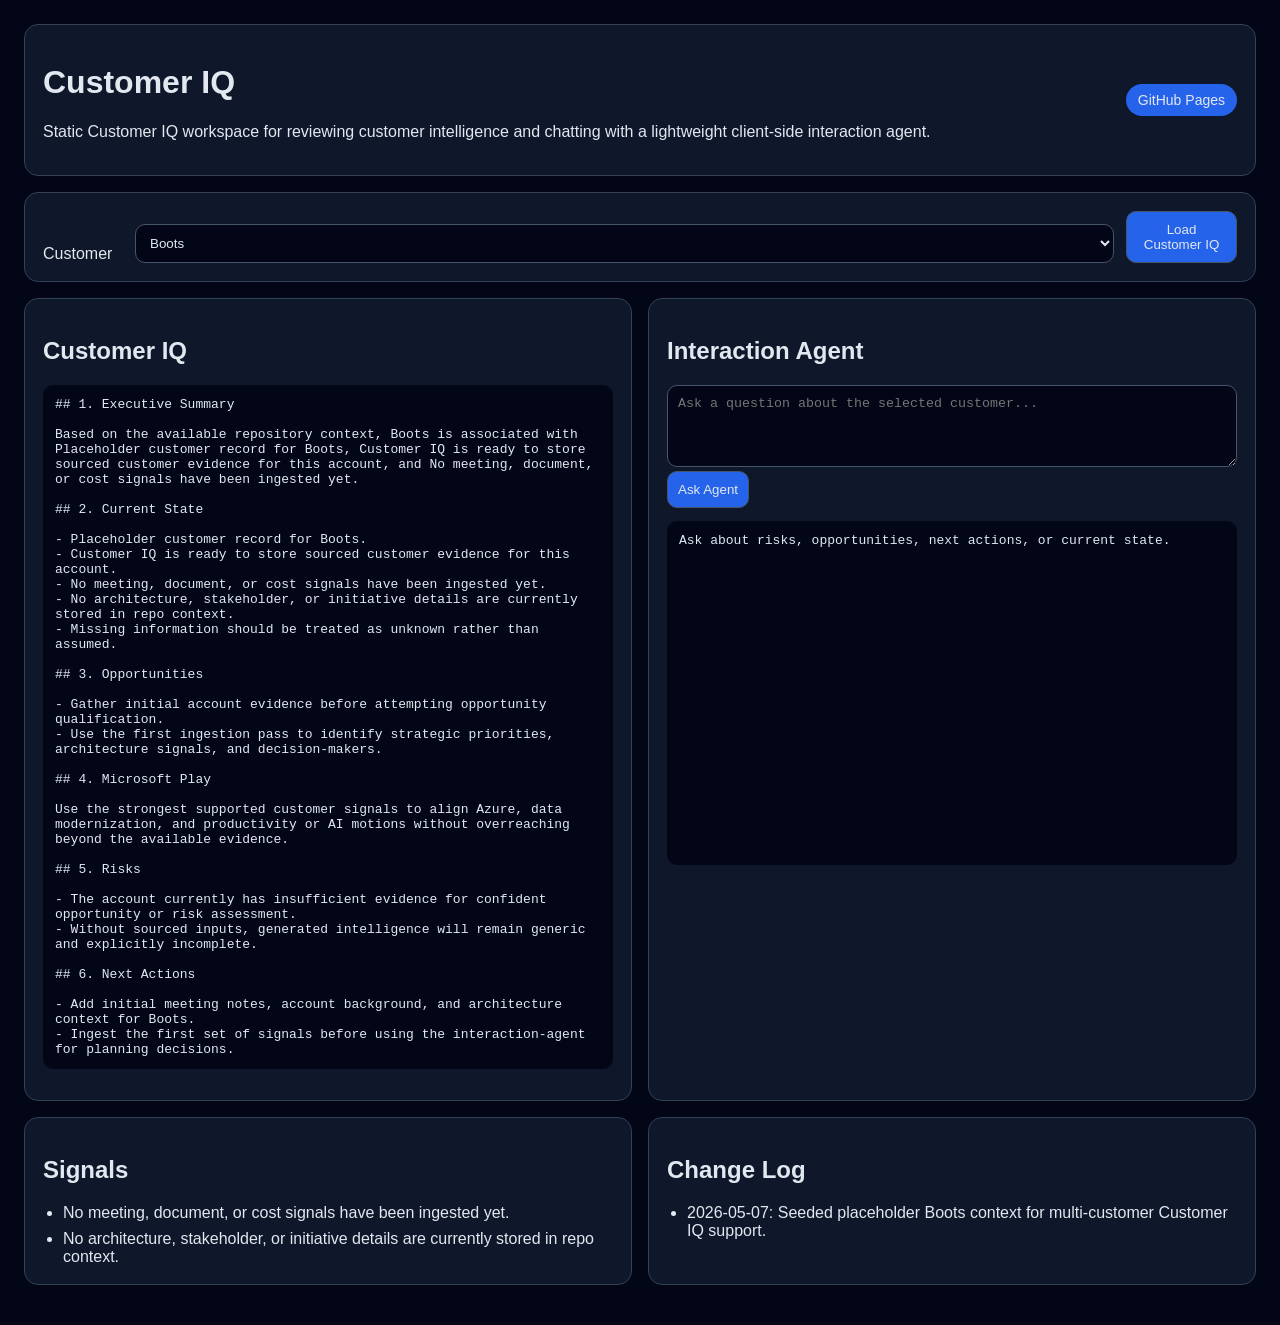
==== docs/index.html @ 249c74a0 "publish static customer iq site Co-authored-by: Copilot <223556219+Copilot@users.noreply.github.com>" ====
<!doctype html>
<html lang="en">
<head>
  <meta charset="utf-8">
  <meta name="viewport" content="width=device-width, initial-scale=1">
  <title>Customer IQ</title>
  <link rel="stylesheet" href="./styles.css">
</head>
<body>
  <main class="container">
    <header class="hero">
      <div>
        <h1>Customer IQ</h1>
        <p>Static Customer IQ workspace for reviewing customer intelligence and chatting with a lightweight client-side interaction agent.</p>
      </div>
      <span class="badge">GitHub Pages</span>
    </header>

    <section class="panel controls">
      <label for="customer">Customer</label>
      <select id="customer"></select>
      <button id="load-iq" type="button">Load Customer IQ</button>
    </section>

    <section class="grid">
      <article class="panel">
        <h2>Customer IQ</h2>
        <pre id="iq-output">Loading...</pre>
      </article>

      <article class="panel">
        <h2>Interaction Agent</h2>
        <textarea id="question" rows="4" placeholder="Ask a question about the selected customer..."></textarea>
        <button id="ask-agent" type="button">Ask Agent</button>
        <pre id="agent-output">Ask about risks, opportunities, next actions, or current state.</pre>
      </article>
    </section>

    <section class="grid">
      <article class="panel">
        <h2>Signals</h2>
        <ul id="signals-list"></ul>
      </article>
      <article class="panel">
        <h2>Change Log</h2>
        <ul id="change-log-list"></ul>
      </article>
    </section>
  </main>

  <script src="./app.js"></script>
</body>
</html>
---- docs/styles.css ----
body {
  margin: 0;
  font-family: Arial, sans-serif;
  background: #020617;
  color: #e2e8f0;
}

.container {
  max-width: 1240px;
  margin: 0 auto;
  padding: 24px;
}

.hero,
.panel {
  background: #0f172a;
  border: 1px solid #334155;
  border-radius: 14px;
  padding: 18px;
}

.hero {
  display: flex;
  justify-content: space-between;
  align-items: center;
  gap: 16px;
  margin-bottom: 16px;
}

.badge {
  background: #2563eb;
  padding: 8px 12px;
  border-radius: 999px;
  font-size: 14px;
}

.controls {
  display: flex;
  gap: 12px;
  align-items: end;
  margin-bottom: 16px;
}

.controls label {
  min-width: 80px;
}

.grid {
  display: grid;
  grid-template-columns: repeat(auto-fit, minmax(320px, 1fr));
  gap: 16px;
  margin-bottom: 16px;
}

select,
textarea,
button {
  width: 100%;
  box-sizing: border-box;
  border: 1px solid #475569;
  border-radius: 10px;
  background: #020617;
  color: #e2e8f0;
  padding: 10px;
}

button {
  width: auto;
  cursor: pointer;
  background: #2563eb;
}

pre {
  white-space: pre-wrap;
  word-break: break-word;
  min-height: 320px;
  background: #020617;
  padding: 12px;
  border-radius: 10px;
}

ul {
  margin: 0;
  padding-left: 20px;
}

li + li {
  margin-top: 8px;
}
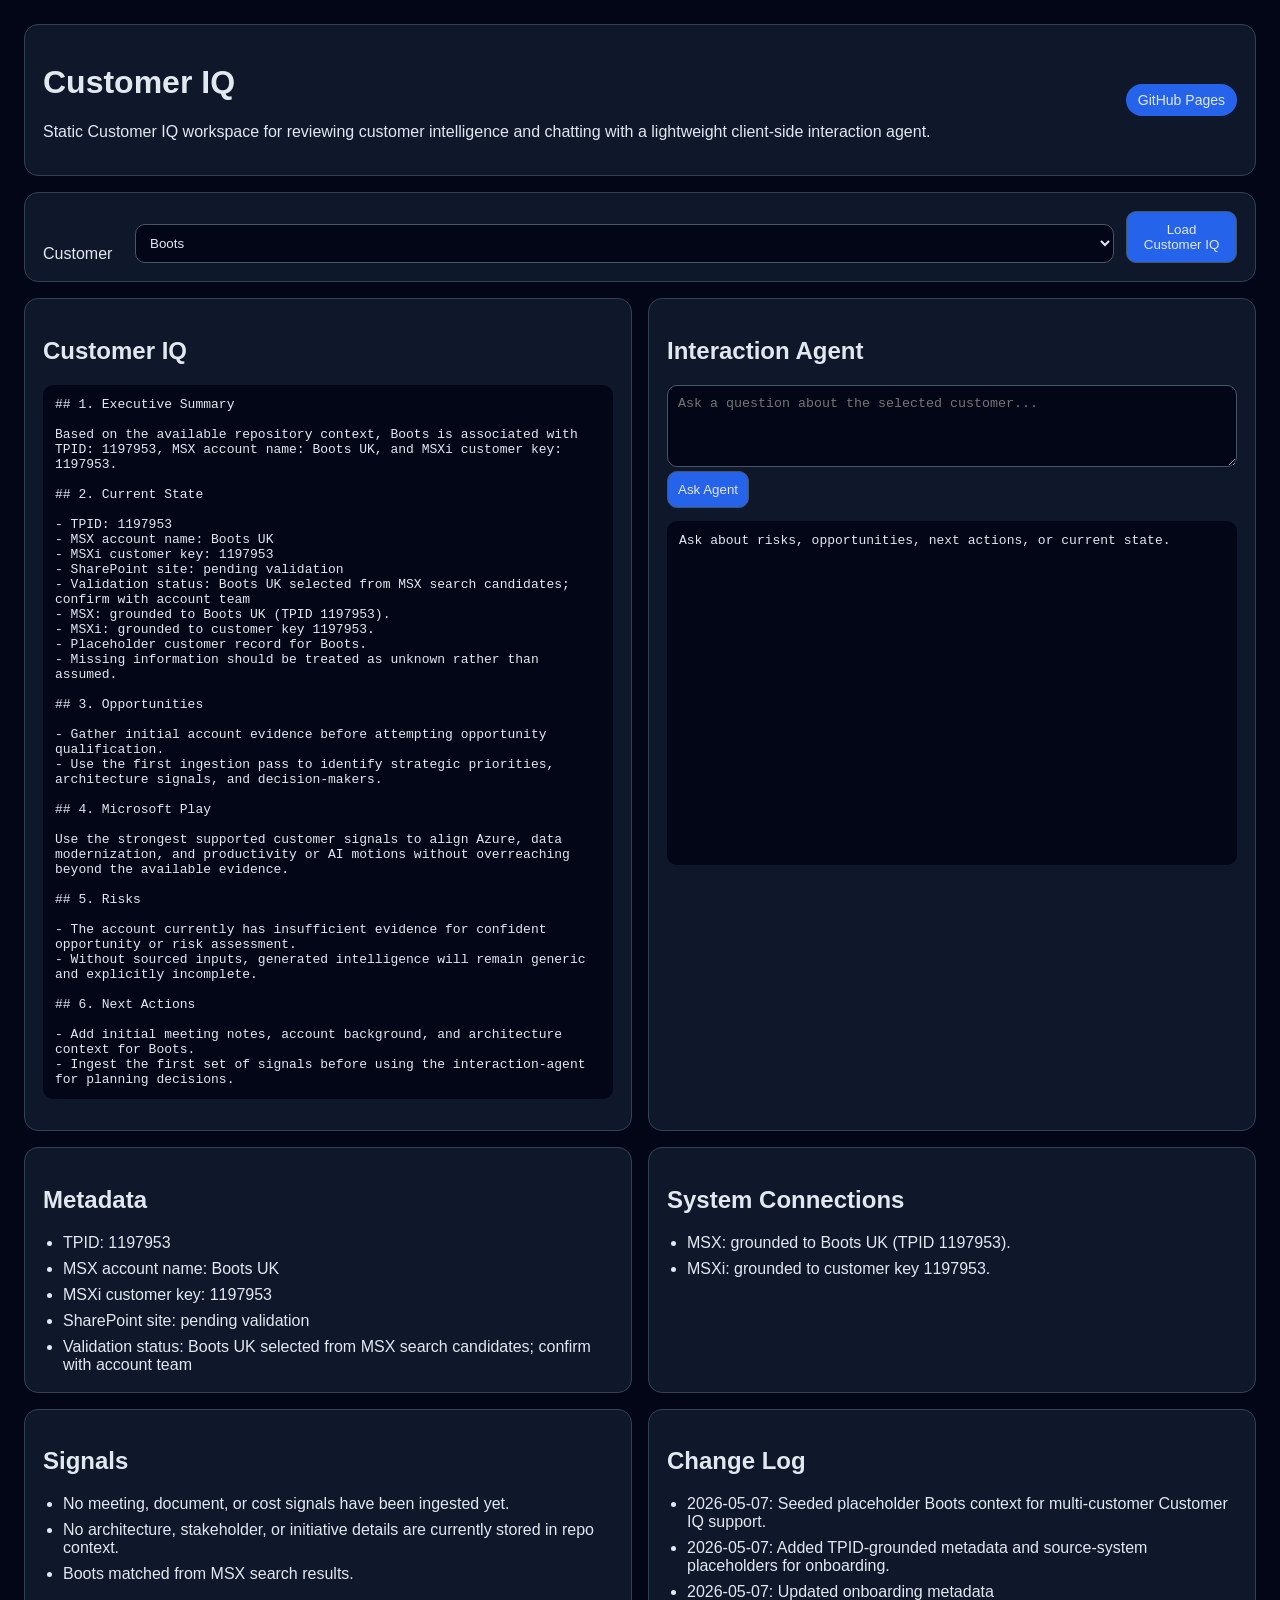
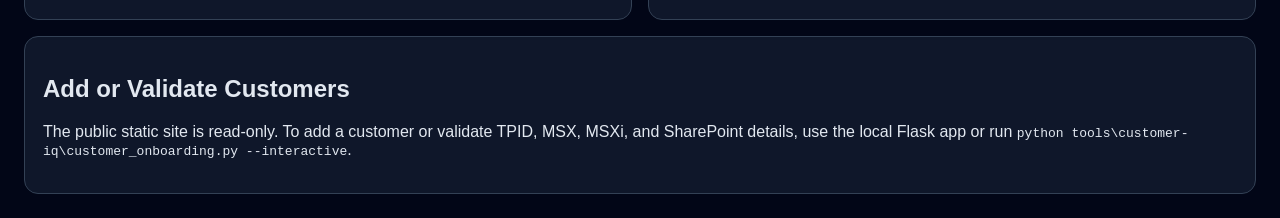
==== commit b02c82b2: "add customer onboarding and system grounding Co-authored-by: Copilot <223556219+Copilot@users.norepl" ====
--- a/docs/index.html
+++ b/docs/index.html
@@ -38,6 +38,17 @@
 
     <section class="grid">
       <article class="panel">
+        <h2>Metadata</h2>
+        <ul id="metadata-list"></ul>
+      </article>
+      <article class="panel">
+        <h2>System Connections</h2>
+        <ul id="connections-list"></ul>
+      </article>
+    </section>
+
+    <section class="grid">
+      <article class="panel">
         <h2>Signals</h2>
         <ul id="signals-list"></ul>
       </article>
@@ -46,6 +57,11 @@
         <ul id="change-log-list"></ul>
       </article>
     </section>
+
+    <section class="panel">
+      <h2>Add or Validate Customers</h2>
+      <p>The public static site is read-only. To add a customer or validate TPID, MSX, MSXi, and SharePoint details, use the local Flask app or run <code>python tools\customer-iq\customer_onboarding.py --interactive</code>.</p>
+    </section>
   </main>
 
   <script src="./app.js"></script>
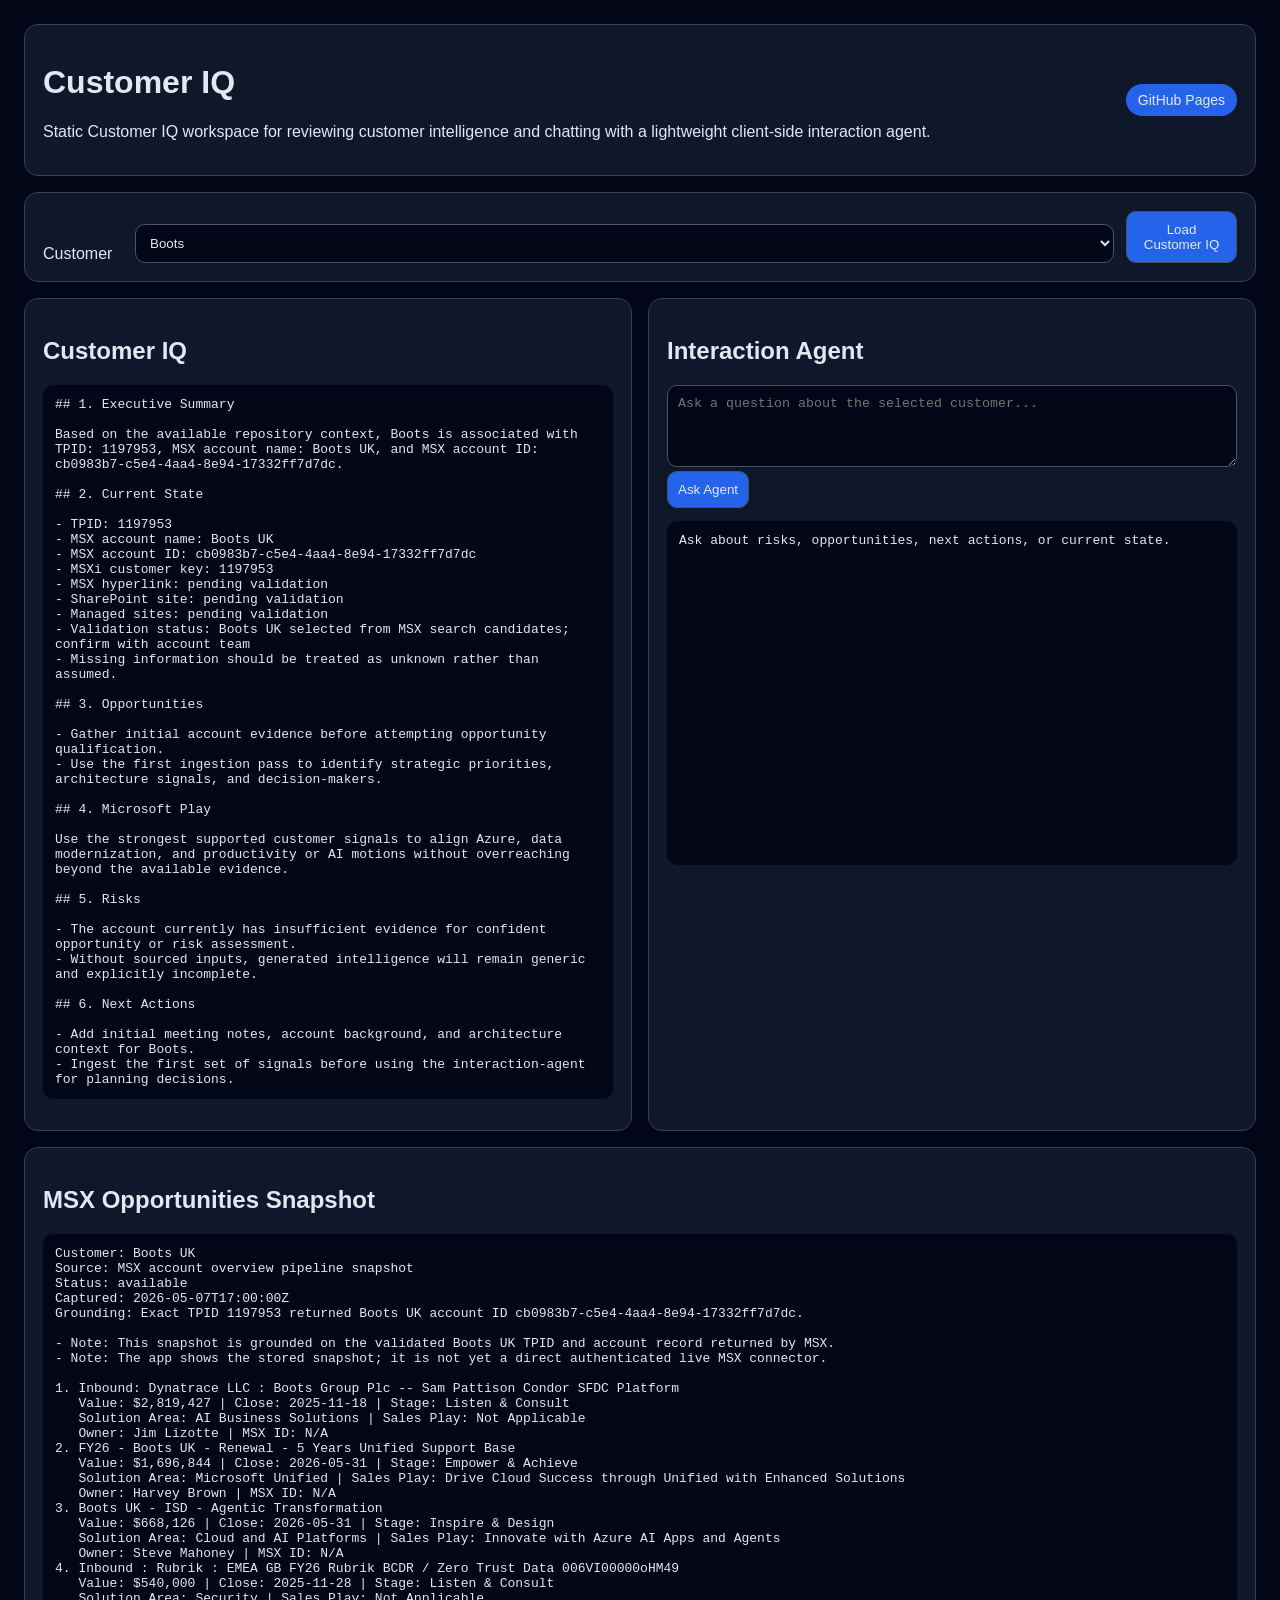
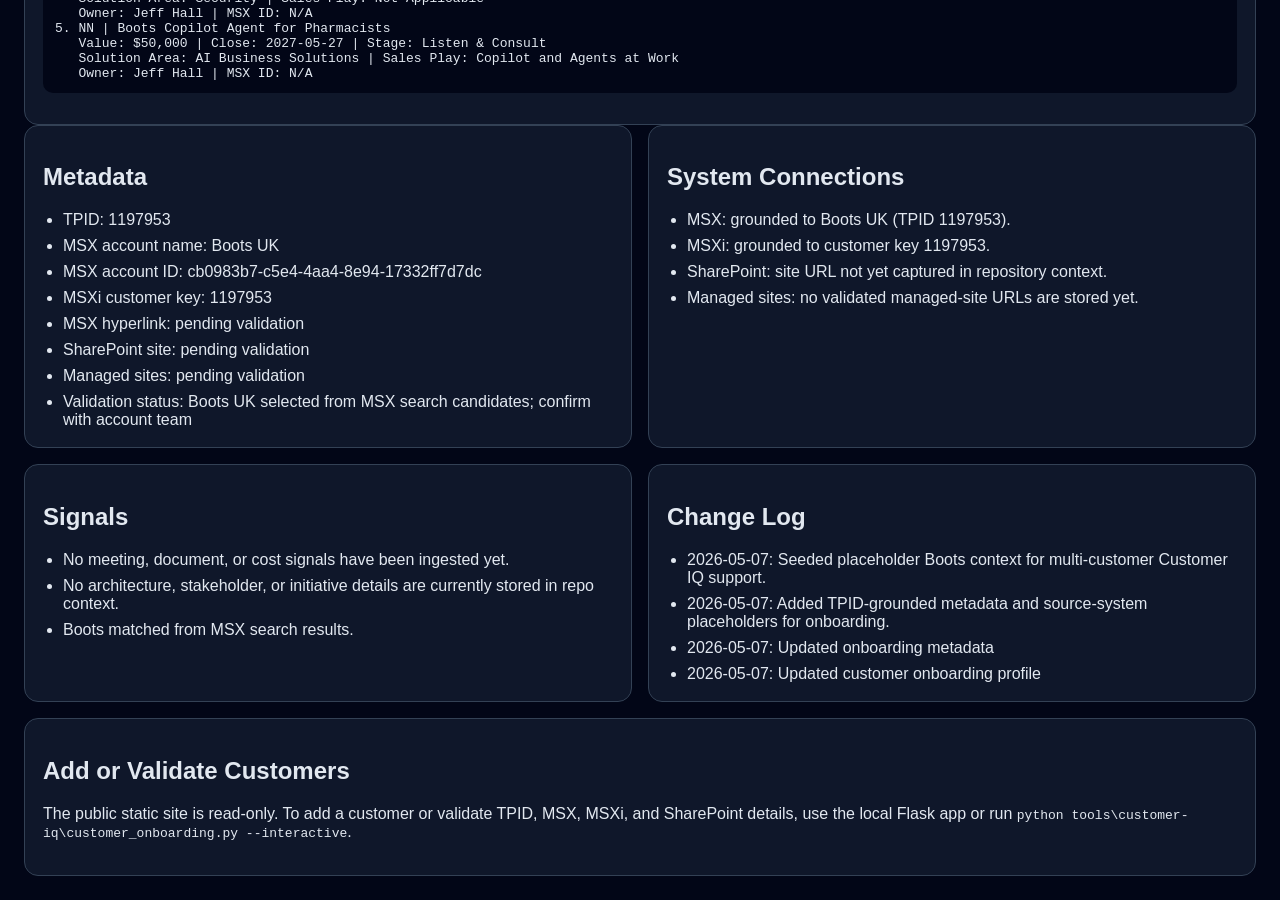
==== commit 0cef26dd: "show msx snapshots on public site Co-authored-by: Copilot <223556219+Copilot@users.noreply.github.co" ====
--- a/docs/index.html
+++ b/docs/index.html
@@ -36,6 +36,11 @@
       </article>
     </section>
 
+    <section class="panel">
+      <h2>MSX Opportunities Snapshot</h2>
+      <pre id="msx-output">Loading...</pre>
+    </section>
+
     <section class="grid">
       <article class="panel">
         <h2>Metadata</h2>
